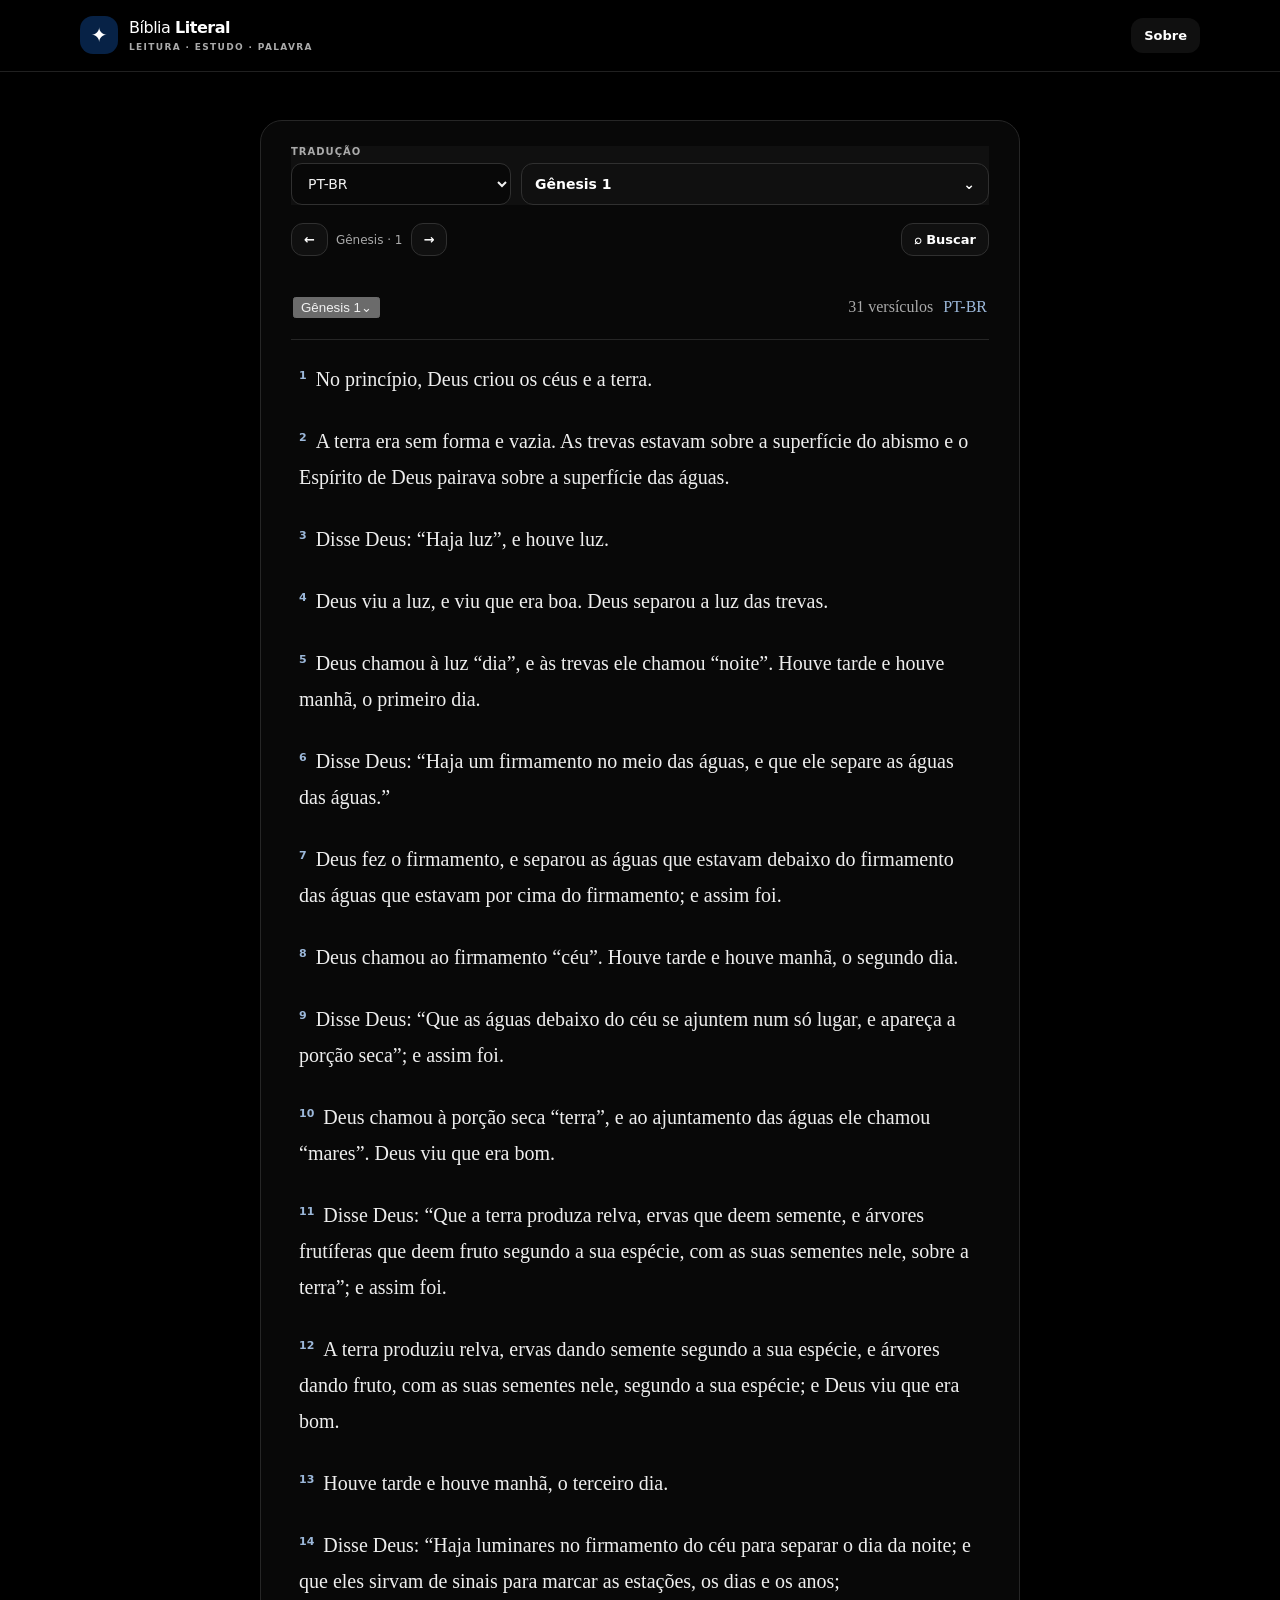
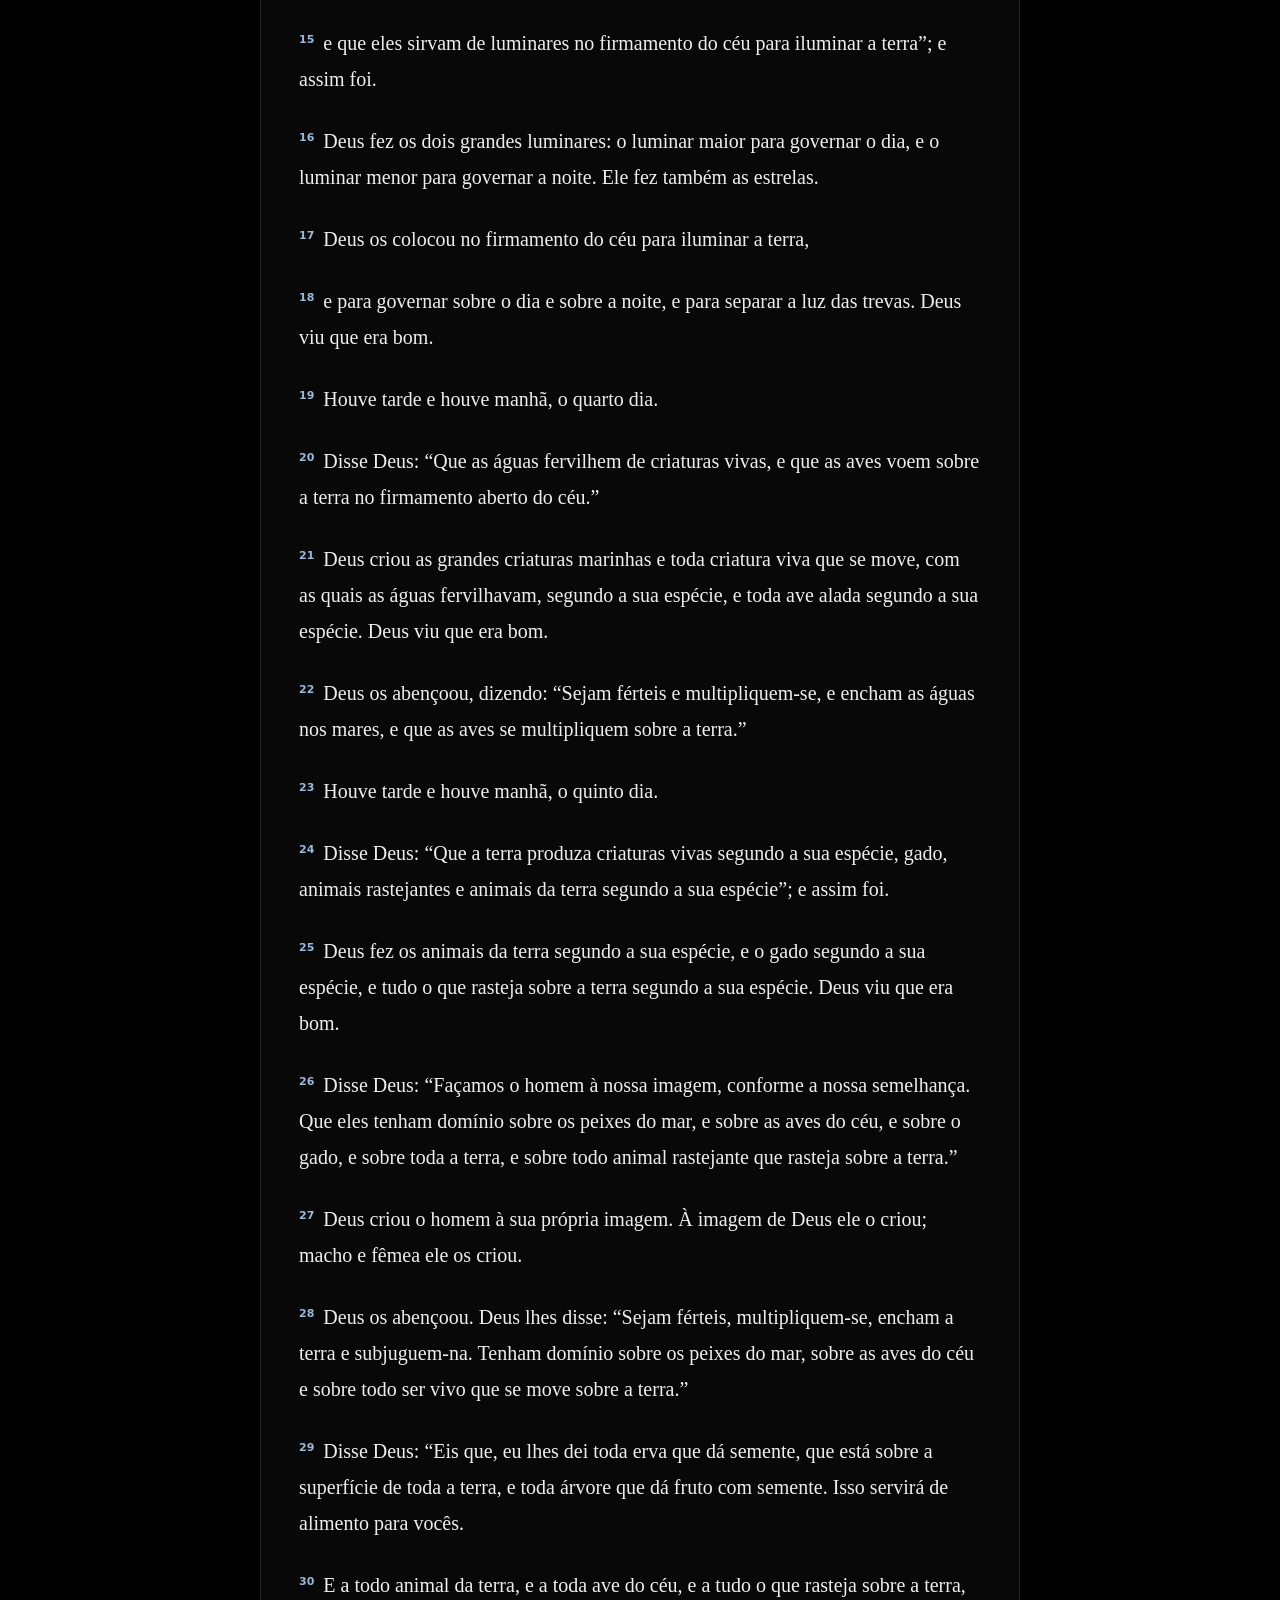
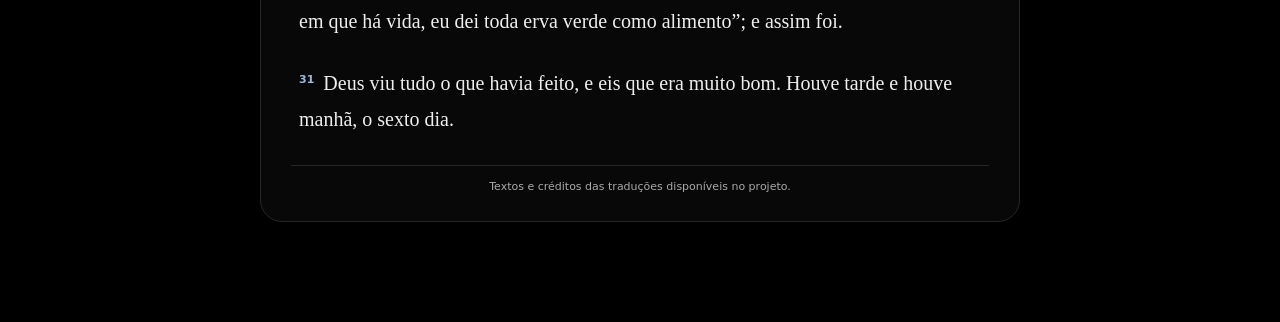
==== index.html @ 03f045ae "Remove introductory hero from reader" ====
<!doctype html>
<html lang="pt-BR">
<head>
  <meta charset="utf-8">
  <meta name="viewport" content="width=device-width,initial-scale=1,viewport-fit=cover">
  <meta name="theme-color" content="#072246">
  <meta name="apple-mobile-web-app-capable" content="yes">
  <meta name="apple-mobile-web-app-status-bar-style" content="black-translucent">
  <meta name="description" content="Leia e estude a Bíblia Literal em qualquer dispositivo.">
  <title>Bíblia Literal — leitura e estudo</title>
  <link rel="manifest" href="/static/manifest.webmanifest">
  <link rel="icon" href="/static/icon.svg" type="image/svg+xml">
  <link rel="stylesheet" href="/static/reader.css">
</head>
<body>
  <header class="topbar">
    <a class="brand" href="/" aria-label="Bíblia Literal, início"><span class="brand-icon" aria-hidden="true">✦</span><span>Bíblia <b>Literal</b><small>LEITURA · ESTUDO · PALAVRA</small></span></a>
    <button class="about-button" id="aboutButton" type="button">Sobre</button>
  </header>
  <main class="shell">
    <section class="reader" aria-label="Leitor bíblico">
      <div class="controls"><label>Tradução<select id="versionSelect" aria-label="Tradução"></select></label><button class="passage" id="passageButton" type="button" aria-label="Escolher livro e capítulo"><span id="passageLabel">Carregando…</span><span aria-hidden="true">⌄</span></button></div>
      <div class="reader-tools"><button id="prev" type="button" aria-label="Capítulo anterior">←</button><span id="chapterLabel"></span><button id="next" type="button" aria-label="Próximo capítulo">→</button><button class="search-button" id="searchButton" type="button">⌕ <span>Buscar</span></button></div>
      <div id="readerContent" aria-live="polite"><div class="loading">Preparando a leitura…</div></div>
      <p class="credits">Textos e créditos das traduções disponíveis no projeto.</p>
    </section>
  </main>
  <nav class="mobile-nav reader-footer" aria-label="Navegação entre capítulos"><button type="button" data-action="prev" aria-label="Capítulo anterior">‹ Anterior</button><button type="button" data-action="next" aria-label="Próximo capítulo">Próximo ›</button></nav>
  <dialog id="pickerDialog" class="dialog"><form method="dialog"><div class="dialog-head"><div><p class="eyebrow">NAVEGAR</p><h2>Escolha uma passagem</h2></div><button class="close" aria-label="Fechar">×</button></div><label class="filter-label">Versão bíblica<select id="mobileVersionSelect" aria-label="Versão bíblica"></select></label><button class="picker-search-button" id="pickerSearchButton" type="button">⌕ Pesquisar na Bíblia</button><label class="filter-label">Filtrar livros<input id="bookFilter" type="search" placeholder="Ex.: João"></label><div id="bookPicker" class="book-picker"></div><div class="chapter-picker"><h3 id="pickerBookName">Capítulo</h3><div id="chapterGrid" class="chapter-grid"></div></div></form></dialog>
  <dialog id="searchDialog" class="dialog"><form method="dialog"><div class="dialog-head"><div><p class="eyebrow">PESQUISA</p><h2>Encontre um trecho</h2></div><button class="close" aria-label="Fechar">×</button></div><label class="filter-label">Palavra ou expressão<input id="searchInput" type="search" placeholder="Digite para pesquisar"></label><p id="searchHint" class="hint">A busca acontece no texto disponível neste projeto.</p><div id="searchResults" class="search-results"></div></form></dialog>
  <dialog id="aboutDialog" class="dialog about"><form method="dialog"><div class="dialog-head"><div><p class="eyebrow">BÍBLIA LITERAL</p><h2>Leitura para todos os dias</h2></div><button class="close" aria-label="Fechar">×</button></div><p>Uma experiência de leitura feita para celular, tablet e computador. O conteúdo disponível depende das traduções incluídas no projeto.</p><p class="hint">Este é um site estático independente. No Netlify, publique a raiz do repositório sem comando de build. Depois do primeiro carregamento online, o site tenta manter a leitura disponível offline.</p></form></dialog>
  <script src="/static/content/bible-data.js"></script>
  <script src="/static/reader.js"></script>
</body>
</html>
---- static/reader.css ----
:root{color-scheme:light;--ink:#19221c;--muted:#718077;--paper:#f5f4ef;--card:#fffefa;--green:#173f32;--pale:#eaf0e8;--line:#e7e6dd;--gold:#ad8450;--shadow:0 14px 40px #28382c0d}*{box-sizing:border-box}body{margin:0;background:var(--paper);color:var(--ink);font:16px/1.55 Georgia,"Times New Roman",serif}.topbar{height:72px;padding:0 max(20px,calc((100vw - 1120px)/2));display:flex;align-items:center;justify-content:space-between;border-bottom:1px solid var(--line);background:#faf9f5;font-family:system-ui,sans-serif}.brand{display:flex;gap:11px;align-items:center;color:var(--ink);text-decoration:none;font-size:16px;letter-spacing:-.03em}.brand-icon{height:38px;width:38px;border-radius:13px;background:var(--green);color:#fff;display:grid;place-items:center;font-size:20px}.brand small{display:block;color:var(--muted);font-size:9px;font-weight:700;letter-spacing:.15em}.about-button,.reader-tools button,.passage{font:600 13px system-ui,sans-serif;color:var(--ink);border:1px solid var(--line);background:var(--card);border-radius:12px;padding:10px 13px;cursor:pointer}.about-button{border:0;background:transparent}.shell{max-width:1050px;margin:auto;padding:58px 22px 100px}.intro{max-width:640px;margin:0 auto 30px;text-align:center}.eyebrow{color:var(--gold);font:700 10px system-ui,sans-serif;letter-spacing:.17em;margin:0 0 12px}.intro h1{font-size:clamp(37px,8vw,66px);font-weight:400;letter-spacing:-.055em;line-height:1.04;margin:0}.intro h1 em{font-weight:400;color:var(--green)}.lead{font:15px/1.6 system-ui,sans-serif;color:var(--muted);margin:17px 0 0}.reader{max-width:760px;margin:auto;padding:22px 25px 16px;background:var(--card);border:1px solid var(--line);border-radius:22px;box-shadow:var(--shadow)}.controls{display:grid;grid-template-columns:minmax(145px,220px) 1fr;gap:10px}.controls label,.filter-label{font:700 10px system-ui,sans-serif;text-transform:uppercase;letter-spacing:.1em;color:var(--muted)}select,.filter-label input{display:block;width:100%;margin-top:6px;border:1px solid var(--line);border-radius:11px;background:#fffefa;color:var(--ink);padding:11px 12px;font:14px system-ui,sans-serif}.passage{margin-top:17px;display:flex;justify-content:space-between;align-items:center;text-align:left;font:600 14px system-ui,sans-serif}.reader-tools{display:flex;gap:8px;align-items:center;justify-content:center;padding:18px 0 14px;color:var(--muted);font:12px system-ui,sans-serif}.reader-tools button{padding:8px 12px}.reader-tools .search-button{margin-left:auto}.reading-head{padding:16px 2px;border-bottom:1px solid var(--line);margin-bottom:8px;display:flex;align-items:baseline;justify-content:space-between}.reading-head h2{font-size:24px;font-weight:400;margin:0}.verse{display:block;width:100%;padding:13px 8px;border:0;border-radius:12px;background:transparent;text-align:left;color:#303a33;font:20px/1.8 Georgia,serif;cursor:pointer}.verse:hover,.verse.selected{background:#f2f4ee}.vnum{font:700 11px system-ui,sans-serif;color:var(--gold);vertical-align:super;margin-right:9px}.detail{margin:2px 4px 12px;padding:13px 15px;background:var(--pale);border-radius:13px;font:14px/1.7 system-ui,sans-serif;color:#35473b}.empty,.loading{padding:48px 12px;text-align:center;color:var(--muted);font:14px system-ui,sans-serif}.credits{text-align:center;border-top:1px solid var(--line);padding-top:13px;margin:15px 0 0;color:var(--muted);font:11px/1.5 system-ui,sans-serif}.dialog{width:min(560px,calc(100% - 24px));max-height:min(82dvh,760px);padding:22px;border:1px solid var(--line);border-radius:22px;background:var(--card);color:var(--ink);box-shadow:0 22px 80px #0003}.dialog::backdrop{background:#111a14a8;backdrop-filter:blur(3px)}.dialog form{margin:0}.dialog-head{display:flex;justify-content:space-between;align-items:center;margin-bottom:18px}.dialog-head h2{font-size:25px;font-weight:400;margin:0}.dialog-head .eyebrow{margin-bottom:4px}.close{height:38px;width:38px;border:0;border-radius:50%;font-size:24px;background:var(--pale);color:var(--ink);cursor:pointer}.filter-label input{font-weight:400;text-transform:none;letter-spacing:0}.book-picker{max-height:240px;overflow:auto;display:grid;grid-template-columns:repeat(3,1fr);gap:6px;margin:16px 0}.book-option,.chapter-option{border:1px solid var(--line);border-radius:10px;padding:9px;background:transparent;color:var(--ink);font:13px system-ui,sans-serif;cursor:pointer}.book-option.active,.chapter-option.active{background:var(--green);color:#fff;border-color:var(--green)}.chapter-picker{border-top:1px solid var(--line);padding-top:14px}.chapter-picker h3{font:600 13px system-ui,sans-serif;margin:0 0 10px}.chapter-grid{display:grid;grid-template-columns:repeat(8,1fr);gap:7px}.chapter-option{padding:9px 4px}.search-results{max-height:42vh;overflow:auto}.search-result{display:block;width:100%;padding:12px 2px;border:0;border-top:1px solid var(--line);background:none;text-align:left;color:var(--ink);cursor:pointer}.search-result strong{display:block;color:var(--green);font:700 12px system-ui,sans-serif;margin-bottom:4px}.search-result span{font:15px/1.5 Georgia,serif}.hint{font:12px/1.6 system-ui,sans-serif;color:var(--muted)}.about p{font:15px/1.7 system-ui,sans-serif}.mobile-nav{display:none}@media(max-width:600px){.topbar{height:62px;padding:0 15px}.shell{padding:38px 12px 90px}.intro{margin-bottom:24px;padding:0 4px}.intro h1{font-size:43px}.lead{font-size:14px}.reader{padding:16px 14px 13px;border-radius:18px}.controls{grid-template-columns:1fr}.passage{margin-top:2px;padding:11px 12px}.reader-tools{padding:12px 0}.reading-head h2{font-size:21px}.verse{font-size:19px;padding:11px 6px}.book-picker{grid-template-columns:repeat(2,1fr)}.chapter-grid{grid-template-columns:repeat(6,1fr)}.mobile-nav{position:fixed;z-index:2;bottom:0;left:0;right:0;display:flex;justify-content:space-around;padding:8px 10px max(9px,env(safe-area-inset-bottom));border-top:1px solid var(--line);background:#faf9f5;font:11px system-ui,sans-serif}.mobile-nav button{border:0;background:none;color:var(--muted);display:grid;gap:2px;place-items:center;min-width:65px;font:11px system-ui,sans-serif}.mobile-nav button span{font-size:20px}.mobile-nav button.active{color:var(--green);font-weight:700}.dialog{padding:18px}.dialog-head h2{font-size:22px}}@media(prefers-color-scheme:dark){:root{color-scheme:dark;--ink:#e8ede8;--muted:#a3afa5;--paper:#111713;--card:#1b231d;--green:#a5c9ad;--pale:#29392e;--line:#303b33;--gold:#ddbd81;--shadow:0 14px 40px #0004}body,.topbar,.mobile-nav{background:var(--paper)}.brand{color:var(--ink)}.brand-icon{background:#315b40}.intro h1 em{color:#a5c9ad}.verse{color:#e0e7e0}.verse:hover,.verse.selected{background:#29352c}select,.filter-label input{background:#151c17;color:var(--ink)}.detail{color:#e1e9e2}.book-option,.chapter-option{color:var(--ink)}.book-option.active,.chapter-option.active{color:#102016;background:#a5c9ad}.passage,.about-button,.reader-tools button,.dialog{background:var(--card);color:var(--ink)}}

.interlinear-key{display:flex;align-items:center;justify-content:center;gap:7px;margin:4px 2px 10px;padding:9px 12px;border:1px solid var(--line);border-radius:12px;background:var(--pale);color:var(--muted);text-align:center;font:12px/1.45 system-ui,sans-serif}.interlinear-key span{color:var(--gold);font-weight:800}.interlinear-key b{color:var(--green);font-size:16px}.verse-study{padding-top:14px;padding-bottom:14px}.verse-interlinear{display:flex;flex-wrap:wrap;align-items:stretch;gap:7px;margin-top:3px}.pronunciation-unit{display:flex;flex:1 1 105px;min-width:90px;max-width:100%;flex-direction:column;align-items:center;justify-content:center;gap:2px;padding:7px 6px;border:1px solid transparent;border-radius:10px;text-align:center;vertical-align:bottom}.verse-study:hover .pronunciation-unit{border-color:var(--line);background:color-mix(in srgb,var(--pale) 52%,transparent)}.pronunciation-text{color:#7189a7;font:600 11px/1.35 system-ui,sans-serif;overflow-wrap:anywhere}.pronunciation-arrow{height:12px;color:var(--gold);font:700 12px/1 system-ui,sans-serif}.literal-phrase{color:var(--ink);font:18px/1.55 Georgia,'Times New Roman',serif;overflow-wrap:anywhere}.verse-study .vnum{align-self:flex-start;flex:0 0 auto;margin-top:8px}.app-status{position:fixed;right:14px;bottom:calc(72px + env(safe-area-inset-bottom));z-index:3;padding:7px 10px;border:1px solid var(--line);border-radius:20px;background:var(--card);color:var(--muted);font:11px system-ui,sans-serif;opacity:0;pointer-events:none;transition:opacity .2s}.app-status.show{opacity:1}@media(min-width:850px){.shell{padding-top:48px}.reader{padding:25px 30px}.pronunciation-unit{flex-basis:130px}.literal-phrase{font-size:19px}}@media(max-width:600px){.verse-interlinear{gap:4px}.pronunciation-unit{flex-basis:100px;min-width:78px;padding:6px 4px}.pronunciation-text{font-size:10px}.literal-phrase{font-size:16px;line-height:1.45}.interlinear-key{font-size:11px}.app-status{bottom:calc(75px + env(safe-area-inset-bottom))}}


/* Paleta e estrutura visual alinhadas ao app Android. */
:root{color-scheme:dark;--ink:#f1f1f1;--muted:#aaa;--paper:#000;--card:#080808;--green:#072246;--pale:#102849;--line:#262626;--gold:#d7b77d;--shadow:0 8px 28px #000}
html,body{background:#000;color:#f1f1f1}
.topbar{background:#000;border-color:#202020;color:#f1f1f1}
.brand,.brand-icon{color:#fff}.brand-icon{background:#072246}
.about-button,.reader-tools button,.passage,select,.filter-label input,.dialog{background:#080808;color:#f1f1f1;border-color:#303030}
.intro h1 em,.reading-head h2,.passage-heading{color:#f1f1f1}
.intro h1 em{color:#9cb8da}
.reader{background:#080808;border-color:#262626}
.controls{background:#101010}
.passage,.about-button{background:#101010;color:#fff}
.reader-tools button{background:#101010;color:#fff}
.verse{color:#eee}.verse:hover,.verse.selected{background:#102849;color:#fff}
.vnum,.interlinear-key span{color:#9cb8da}
.interlinear-key{background:#101010;border-color:#263d5b;color:#aabbd0}
.interlinear-key b,.pronunciation-text{color:#9cb8da}
.literal-phrase{color:#f1f1f1}
.detail{background:#080808;color:#ddd;border:1px solid #263d5b}
.book-option,.chapter-option{background:#101010;color:#ddd;border-color:#303030}
.book-option.active,.chapter-option.active{background:#072246;color:#fff;border-color:#315783}
.search-result strong,.chapter-picker h3{color:#9cb8da}
.close{background:#17283d;color:#fff}
.picker-search-button{display:block;width:100%;margin:12px 0;padding:12px;border:1px solid #263d5b;border-radius:12px;background:#101c2b;color:#d5e4f7;text-align:left;font:600 14px system-ui,sans-serif}
.mobile-nav{background:#000;border-color:#242424}
.mobile-nav button{background:#101010;color:#fff;border-color:#333}
.mobile-nav button:hover{background:#102849}
@media(max-width:600px){
  .topbar{height:66px;padding:0 16px;border-bottom:1px solid #202020}
  .brand-icon{height:34px;width:34px;border-radius:11px}
  .about-button{display:none}
  .shell{padding:0 14px calc(96px + env(safe-area-inset-bottom));}
  .intro,.controls,.reader-tools{display:none!important}
  .reader{width:100%;max-width:none;margin:0;padding:20px 12px 18px;border:0;border-radius:0;background:#000;box-shadow:none;overflow:hidden}
  .reading-head{align-items:center;padding:0 4px 14px;margin:0 0 6px;border-bottom:1px solid #202020}
  .reading-head h2{margin:0;font-size:22px;font-weight:500}
  .passage-heading{display:inline-flex;align-items:center;gap:8px;padding:0;border:0;background:transparent;font:500 22px/1.3 Georgia,serif;cursor:pointer}
  .passage-heading span{color:#9cb8da;font:18px system-ui,sans-serif}
  .reading-head>span{font:11px system-ui,sans-serif;color:#9cb8da}
  .verse{padding:12px 8px;border-radius:10px;font-size:19px;line-height:1.65}
  .verse:hover,.verse.selected{background:#101010}
  .verse-study .vnum{margin-top:7px}
  .detail{margin:0 4px 12px;padding:14px;background:#080808;border-color:#263d5b}
  .credits{display:none}
  .mobile-nav.reader-footer{position:fixed;z-index:5;left:0;right:0;bottom:0;display:flex;gap:12px;padding:12px 16px calc(12px + env(safe-area-inset-bottom));border-top:1px solid #242424;background:#000}
  .reader-footer button{flex:1;min-height:44px;border:1px solid #333;border-radius:14px;background:#101010;color:#fff;font:600 14px system-ui,sans-serif}
  .reader-footer button:active{background:#072246}
  .dialog{background:#090909;color:#f1f1f1;border-color:#282828}
  .dialog::backdrop{background:#000b;backdrop-filter:blur(3px)}
  .filter-label input,.filter-label select{background:#101010;color:#fff;border-color:#333}
  .picker-search-button{background:#101c2b;color:#d5e4f7}
  .book-option,.chapter-option{background:#101010;color:#ddd}
  .book-option.active,.chapter-option.active{background:#072246;color:#fff}
}

.reading-meta{display:flex;align-items:center;gap:10px}.version-label{color:#9cb8da}.chapter-count{color:#aaa}@media(max-width:600px){.reading-meta{display:block}.reading-meta .chapter-count{display:none}}

/* Agrupamento da pronúncia por frase, com chave indicando o trecho relacionado. */
.pronunciation-unit{align-items:stretch;gap:4px}
.pronunciation-text{text-align:center}
.pronunciation-bracket{position:relative;display:block;height:7px;margin:0 4px;border-top:1px solid #7f9fc7}
.pronunciation-bracket::before,.pronunciation-bracket::after{position:absolute;top:-1px;height:7px;border-left:1px solid #7f9fc7;content:""}
.pronunciation-bracket::before{left:0}.pronunciation-bracket::after{right:0}
.detail.verse-detail{margin:8px 4px 16px;padding:15px;background:#080808;border:1px solid #263d5b;border-radius:16px;color:#eee}
.detail-title{margin-bottom:10px;color:#9cb8da;font:700 13px system-ui,sans-serif}
.detail-section{border-top:1px solid #282828;padding-top:12px;margin-top:12px}
.detail-section h4{margin:0 0 10px;color:#9cb8da;font:700 11px/1.4 system-ui,sans-serif;letter-spacing:.08em;text-transform:uppercase}
.detail-interlinear{gap:8px 10px}
.reference-list{display:flex;flex-wrap:wrap;gap:7px}
.reference-chip{display:inline-flex;align-items:center;min-height:30px;padding:5px 10px;border:1px solid #344b68;border-radius:18px;background:#101c2b;color:#c5d8f2;font:12px/1.4 system-ui,sans-serif}
.no-references{color:#aaa;font:13px/1.5 system-ui,sans-serif}
@media(max-width:600px){.detail.verse-detail{margin:4px 4px 14px;padding:13px}.detail-interlinear{gap:6px 5px}.detail-interlinear .pronunciation-unit{flex-basis:95px;min-width:78px;padding:6px 4px}}
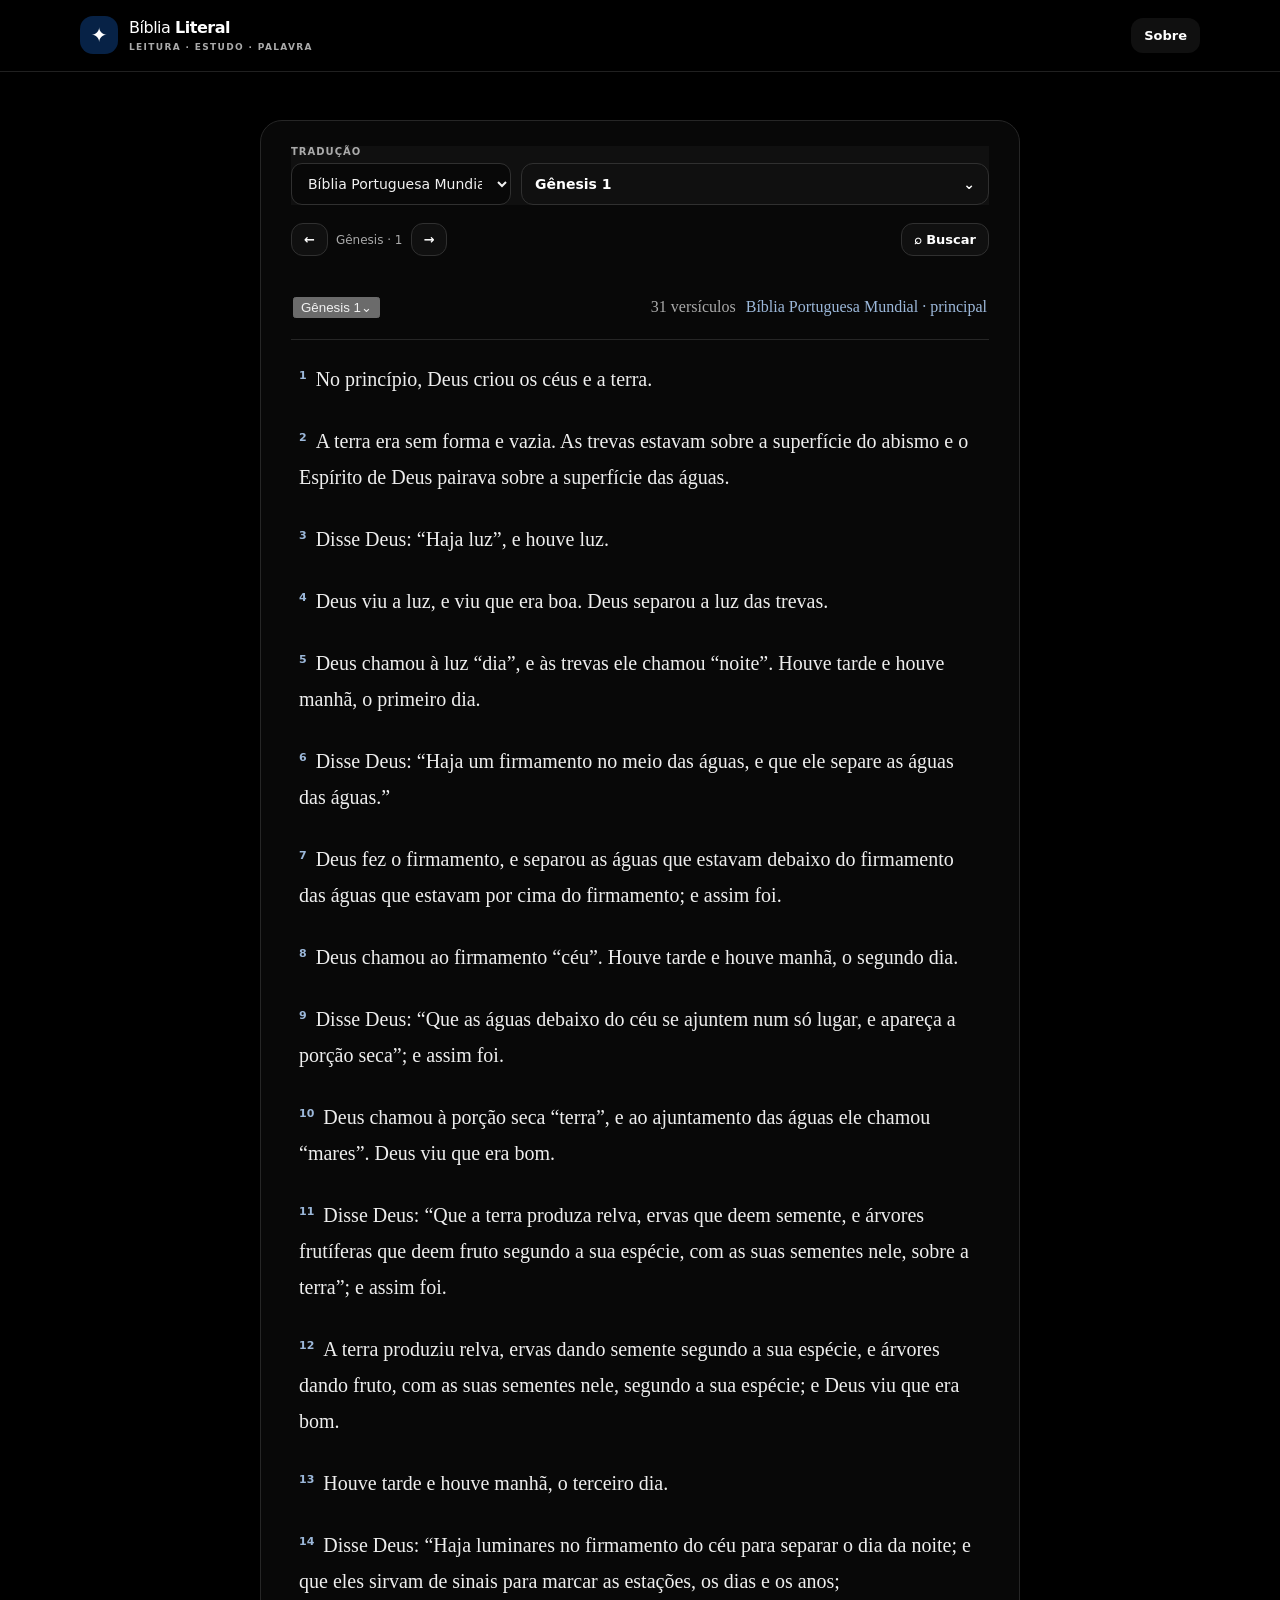
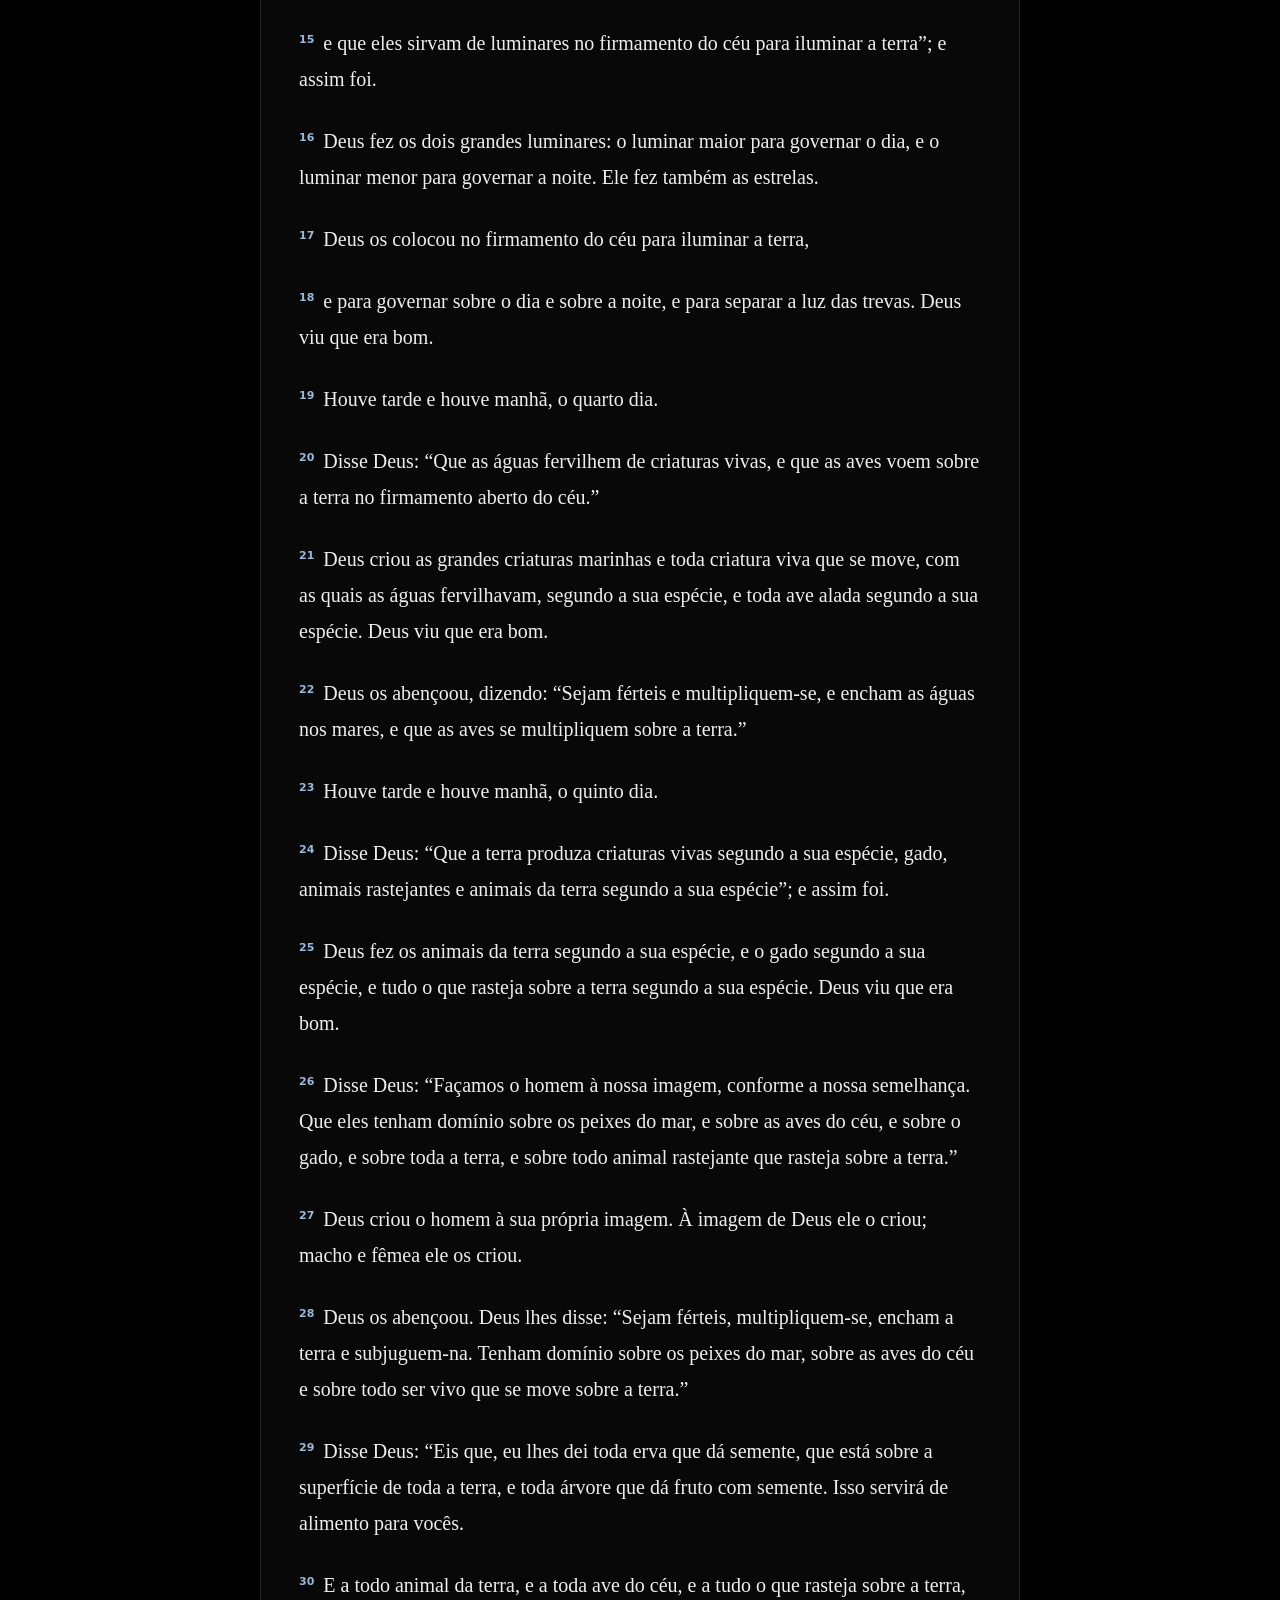
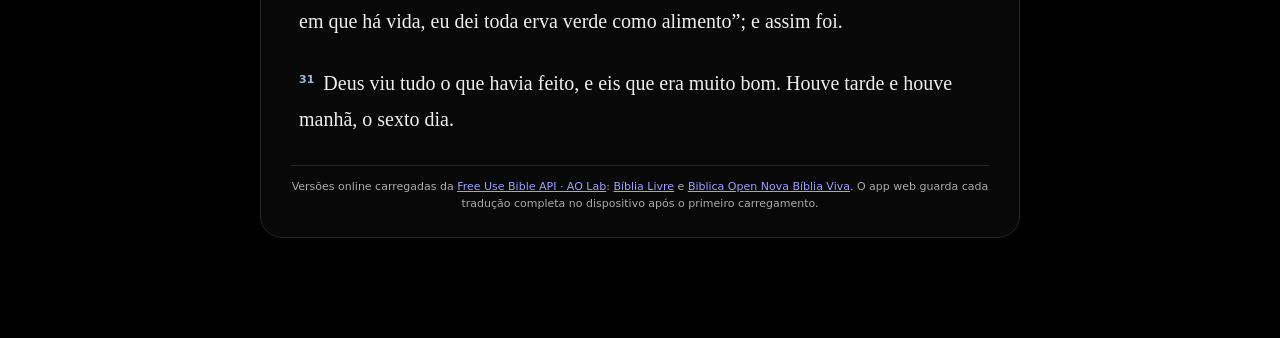
==== commit b8024cae: "Add complete online Portuguese Bible translations" ====
--- a/index.html
+++ b/index.html
@@ -10,7 +10,7 @@
   <meta name="description" content="Leia e estude a Bíblia Literal em qualquer dispositivo.">
   <title>Bíblia Literal — leitura e estudo</title>
   <link rel="manifest" href="/static/manifest.webmanifest">
-  <link rel="icon" href="/static/icon.svg" type="image/svg+xml">
+  <link rel="icon" href="/static/icon-072246.svg" type="image/svg+xml">
   <link rel="stylesheet" href="/static/reader.css">
 </head>
 <body>
@@ -23,7 +23,7 @@
       <div class="controls"><label>Tradução<select id="versionSelect" aria-label="Tradução"></select></label><button class="passage" id="passageButton" type="button" aria-label="Escolher livro e capítulo"><span id="passageLabel">Carregando…</span><span aria-hidden="true">⌄</span></button></div>
       <div class="reader-tools"><button id="prev" type="button" aria-label="Capítulo anterior">←</button><span id="chapterLabel"></span><button id="next" type="button" aria-label="Próximo capítulo">→</button><button class="search-button" id="searchButton" type="button">⌕ <span>Buscar</span></button></div>
       <div id="readerContent" aria-live="polite"><div class="loading">Preparando a leitura…</div></div>
-      <p class="credits">Textos e créditos das traduções disponíveis no projeto.</p>
+      <p class="credits">Versões online carregadas da <a href="https://bible.helloao.org/docs/pt/" target="_blank" rel="noreferrer">Free Use Bible API · AO Lab</a>: <a href="https://ebible.org/Scriptures/details.php?id=porbr2018" target="_blank" rel="noreferrer">Bíblia Livre</a> e <a href="https://ebible.org/Scriptures/details.php?id=poronbv" target="_blank" rel="noreferrer">Biblica Open Nova Bíblia Viva</a>. O app web guarda cada tradução completa no dispositivo após o primeiro carregamento.</p>
     </section>
   </main>
   <nav class="mobile-nav reader-footer" aria-label="Navegação entre capítulos"><button type="button" data-action="prev" aria-label="Capítulo anterior">‹ Anterior</button><button type="button" data-action="next" aria-label="Próximo capítulo">Próximo ›</button></nav>
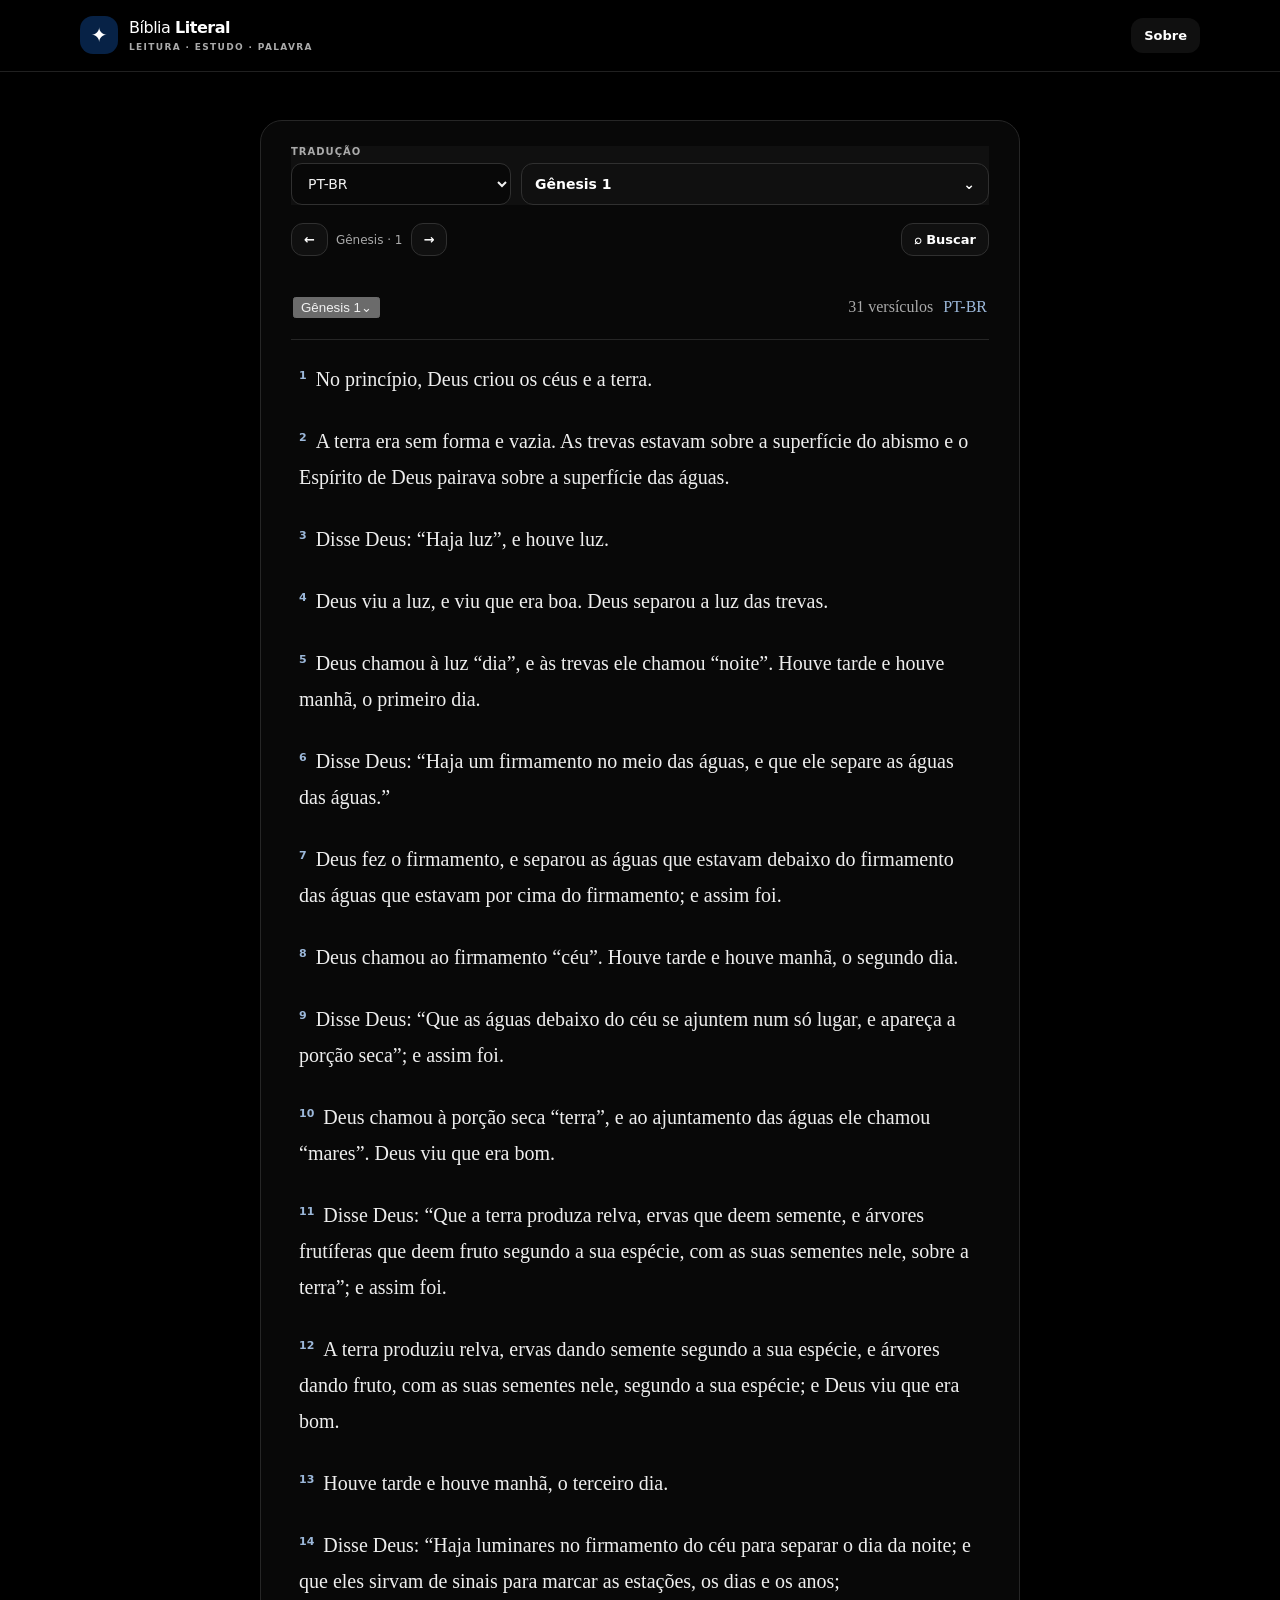
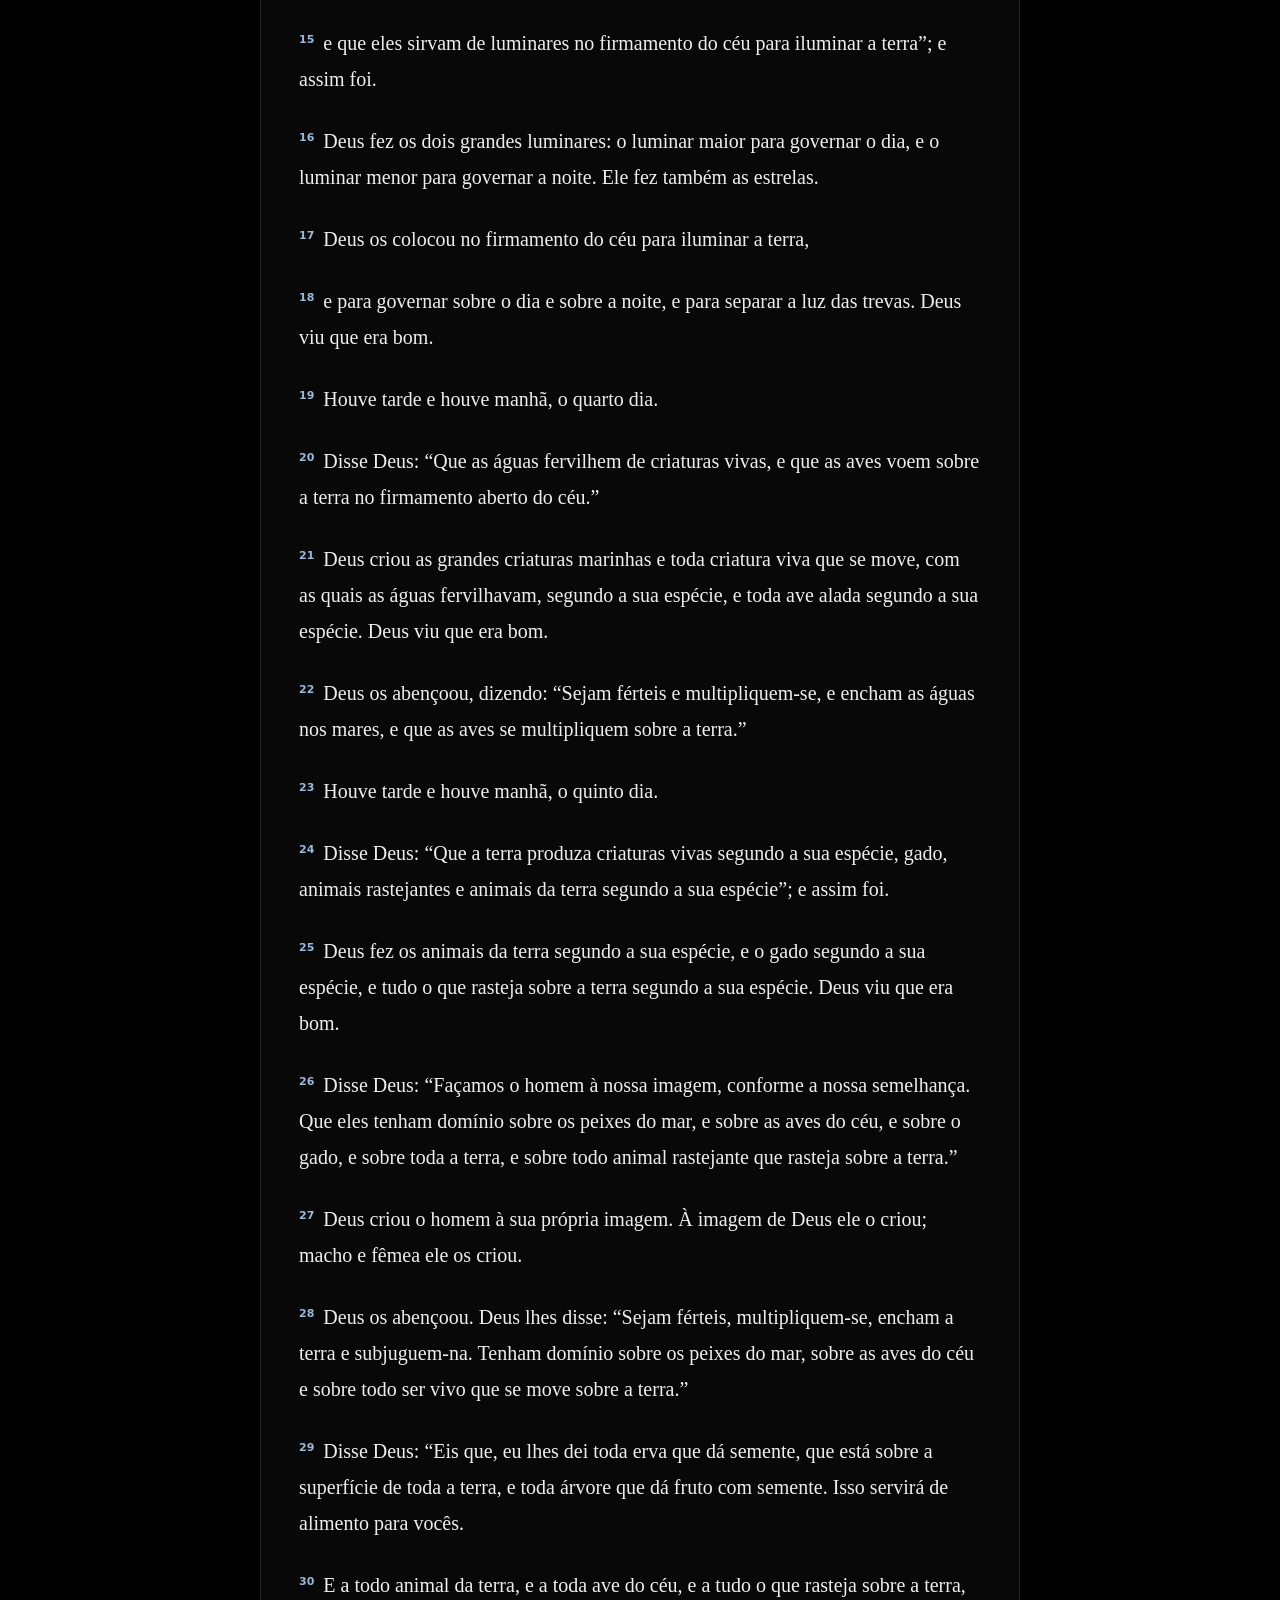
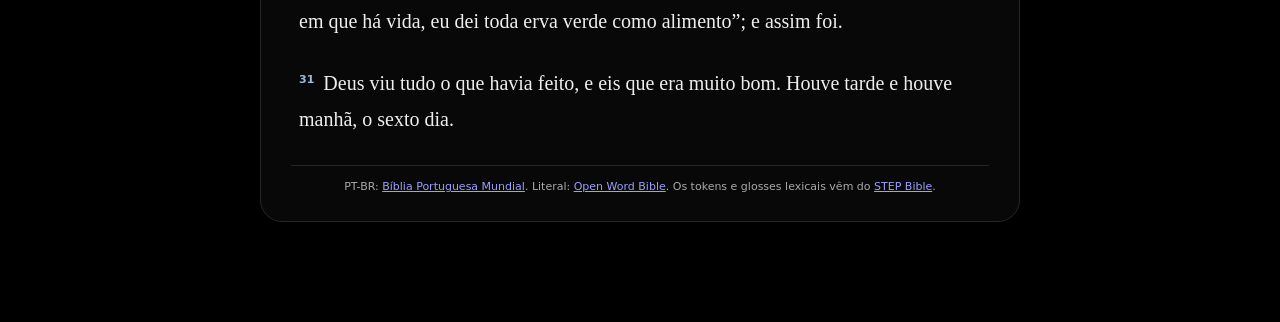
==== commit 71680fa2: "Use offline word-level interlinear tokens" ====
--- a/index.html
+++ b/index.html
@@ -10,7 +10,9 @@
   <meta name="description" content="Leia e estude a Bíblia Literal em qualquer dispositivo.">
   <title>Bíblia Literal — leitura e estudo</title>
   <link rel="manifest" href="/static/manifest.webmanifest">
-  <link rel="icon" href="/static/icon-072246.svg" type="image/svg+xml">
+  <link rel="icon" href="/static/icon-cross-072246.svg" type="image/svg+xml">
+  <link rel="shortcut icon" href="/static/icon-cross-072246.svg" type="image/svg+xml">
+  <link rel="apple-touch-icon" href="/static/icon-cross-072246.svg">
   <link rel="stylesheet" href="/static/reader.css">
 </head>
 <body>
@@ -23,7 +25,7 @@
       <div class="controls"><label>Tradução<select id="versionSelect" aria-label="Tradução"></select></label><button class="passage" id="passageButton" type="button" aria-label="Escolher livro e capítulo"><span id="passageLabel">Carregando…</span><span aria-hidden="true">⌄</span></button></div>
       <div class="reader-tools"><button id="prev" type="button" aria-label="Capítulo anterior">←</button><span id="chapterLabel"></span><button id="next" type="button" aria-label="Próximo capítulo">→</button><button class="search-button" id="searchButton" type="button">⌕ <span>Buscar</span></button></div>
       <div id="readerContent" aria-live="polite"><div class="loading">Preparando a leitura…</div></div>
-      <p class="credits">Versões online carregadas da <a href="https://bible.helloao.org/docs/pt/" target="_blank" rel="noreferrer">Free Use Bible API · AO Lab</a>: <a href="https://ebible.org/Scriptures/details.php?id=porbr2018" target="_blank" rel="noreferrer">Bíblia Livre</a> e <a href="https://ebible.org/Scriptures/details.php?id=poronbv" target="_blank" rel="noreferrer">Biblica Open Nova Bíblia Viva</a>. O app web guarda cada tradução completa no dispositivo após o primeiro carregamento.</p>
+      <p class="credits">PT-BR: <a href="https://ebible.org/Scriptures/details.php?id=porbrbsl" target="_blank" rel="noreferrer">Bíblia Portuguesa Mundial</a>. Literal: <a href="https://openwordbible.org/pt/download/" target="_blank" rel="noreferrer">Open Word Bible</a>. Os tokens e glosses lexicais vêm do <a href="https://stepbible.org/" target="_blank" rel="noreferrer">STEP Bible</a>.</p>
     </section>
   </main>
   <nav class="mobile-nav reader-footer" aria-label="Navegação entre capítulos"><button type="button" data-action="prev" aria-label="Capítulo anterior">‹ Anterior</button><button type="button" data-action="next" aria-label="Próximo capítulo">Próximo ›</button></nav>
--- a/static/reader.css
+++ b/static/reader.css
@@ -74,3 +74,4 @@
 .reference-chip{display:inline-flex;align-items:center;min-height:30px;padding:5px 10px;border:1px solid #344b68;border-radius:18px;background:#101c2b;color:#c5d8f2;font:12px/1.4 system-ui,sans-serif}
 .no-references{color:#aaa;font:13px/1.5 system-ui,sans-serif}
 @media(max-width:600px){.detail.verse-detail{margin:4px 4px 14px;padding:13px}.detail-interlinear{gap:6px 5px}.detail-interlinear .pronunciation-unit{flex-basis:95px;min-width:78px;padding:6px 4px}}
+.verse-interlinear{display:block;line-height:normal}.token-study{display:block;min-width:0}.token-key{margin:2px 0 8px;color:#9cb8da;font:700 10px/1.4 system-ui,sans-serif;letter-spacing:.06em;text-transform:uppercase}.token-grid{display:grid;grid-template-rows:1fr;grid-auto-flow:column;grid-auto-columns:minmax(82px,1fr);gap:7px;max-width:100%;padding:2px 1px 9px;overflow-x:auto;overscroll-behavior-inline:contain;scroll-snap-type:x proximity}.word-token{display:grid;grid-template-rows:auto auto 1fr;align-content:start;gap:5px;min-width:82px;min-height:84px;padding:8px 7px;border:1px solid #263d5b;border-radius:11px;background:#0e1723;text-align:center;scroll-snap-align:start}.token-original{color:#f5f7fa;font:600 20px/1.3 system-ui,sans-serif;overflow-wrap:anywhere}.token-transliteration{color:#9cb8da;font:11px/1.35 system-ui,sans-serif;overflow-wrap:anywhere}.token-meaning{align-self:start;color:#d9e3ef;font:13px/1.35 system-ui,sans-serif;overflow-wrap:anywhere}.token-unavailable{color:#aabbd0;font:13px/1.5 system-ui,sans-serif}.literal-full-text{display:block;margin:10px 0 0;color:#eee;font:17px/1.55 Georgia,'Times New Roman',serif;text-align:start;direction:ltr}.detail-section .token-grid{grid-auto-columns:minmax(84px,1fr)}
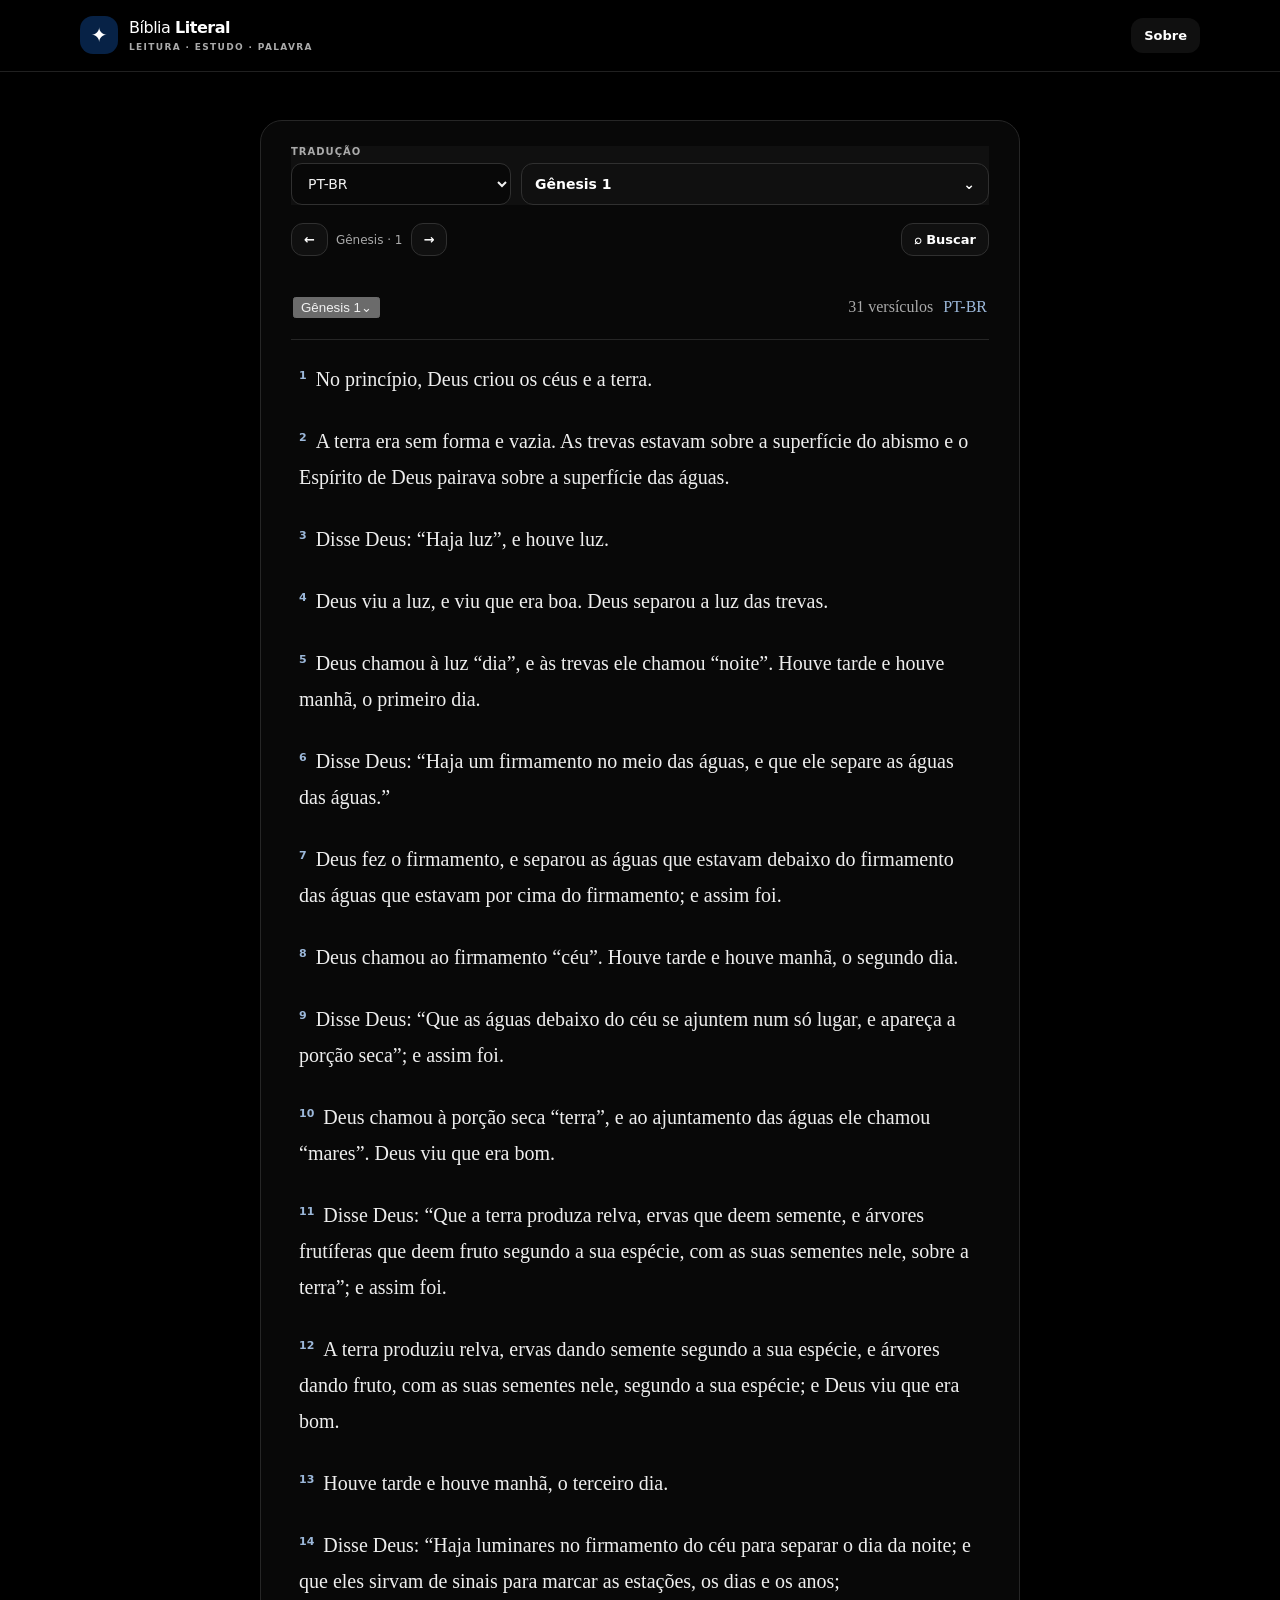
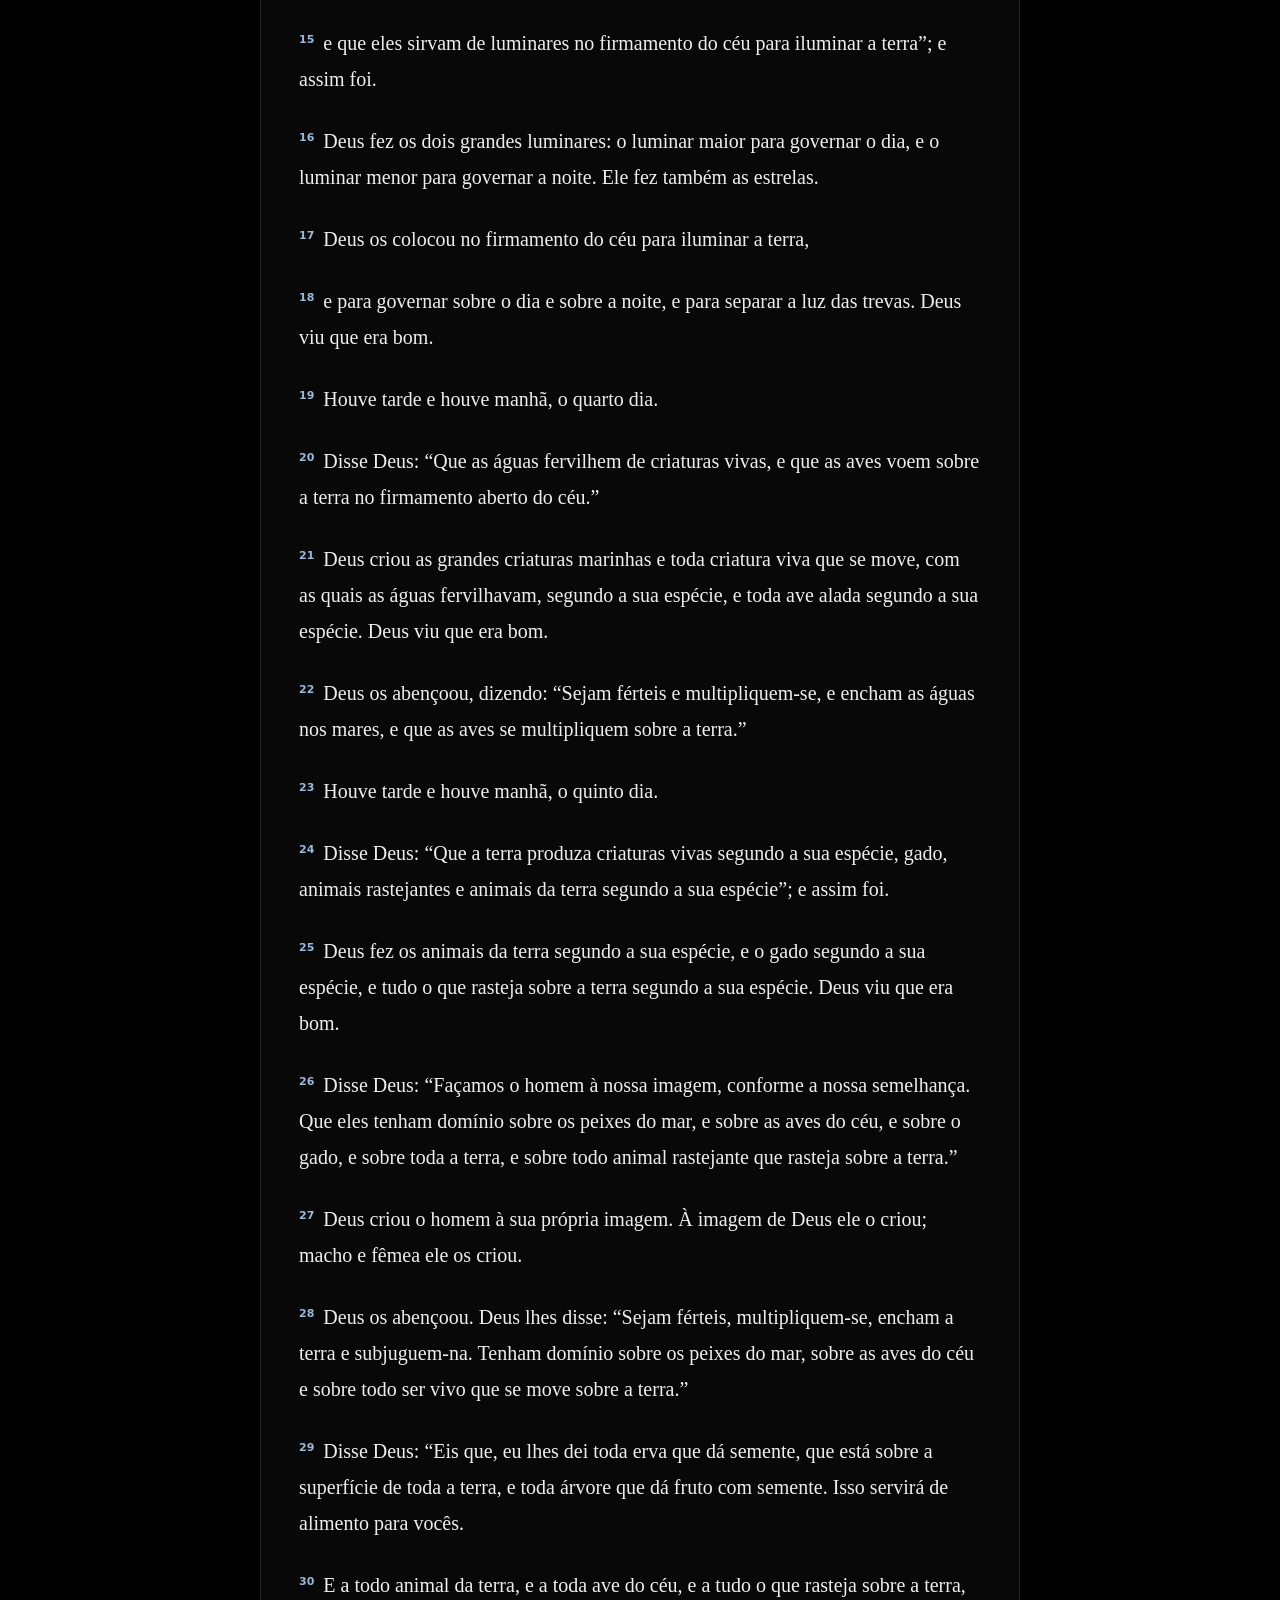
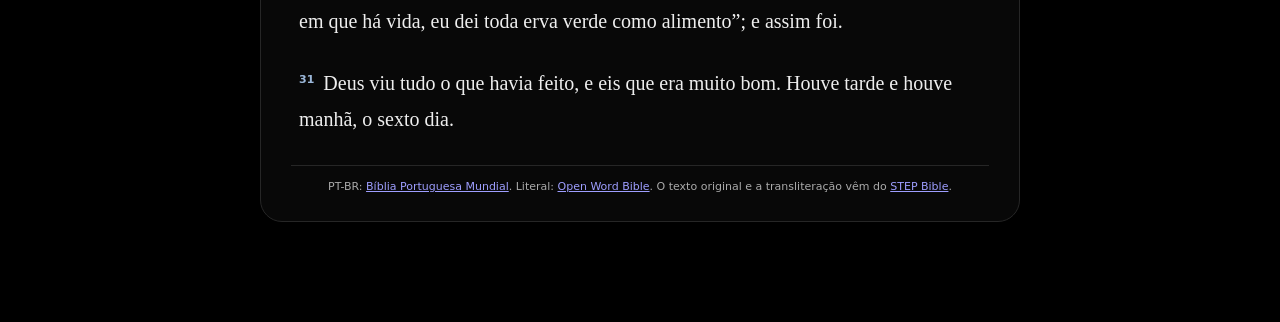
==== commit 03f237e9: "Replace token cards with verse-level interlinear groups" ====
--- a/index.html
+++ b/index.html
@@ -10,9 +10,9 @@
   <meta name="description" content="Leia e estude a Bíblia Literal em qualquer dispositivo.">
   <title>Bíblia Literal — leitura e estudo</title>
   <link rel="manifest" href="/static/manifest.webmanifest">
-  <link rel="icon" href="/static/icon-cross-072246.svg" type="image/svg+xml">
-  <link rel="shortcut icon" href="/static/icon-cross-072246.svg" type="image/svg+xml">
-  <link rel="apple-touch-icon" href="/static/icon-cross-072246.svg">
+  <link rel="icon" href="/static/favicon-bible-blue-cross.svg?v=15" type="image/svg+xml">
+  <link rel="shortcut icon" href="/static/favicon-bible-blue-cross.svg?v=15" type="image/svg+xml">
+  <link rel="apple-touch-icon" href="/static/icon-192.png">
   <link rel="stylesheet" href="/static/reader.css">
 </head>
 <body>
@@ -25,7 +25,7 @@
       <div class="controls"><label>Tradução<select id="versionSelect" aria-label="Tradução"></select></label><button class="passage" id="passageButton" type="button" aria-label="Escolher livro e capítulo"><span id="passageLabel">Carregando…</span><span aria-hidden="true">⌄</span></button></div>
       <div class="reader-tools"><button id="prev" type="button" aria-label="Capítulo anterior">←</button><span id="chapterLabel"></span><button id="next" type="button" aria-label="Próximo capítulo">→</button><button class="search-button" id="searchButton" type="button">⌕ <span>Buscar</span></button></div>
       <div id="readerContent" aria-live="polite"><div class="loading">Preparando a leitura…</div></div>
-      <p class="credits">PT-BR: <a href="https://ebible.org/Scriptures/details.php?id=porbrbsl" target="_blank" rel="noreferrer">Bíblia Portuguesa Mundial</a>. Literal: <a href="https://openwordbible.org/pt/download/" target="_blank" rel="noreferrer">Open Word Bible</a>. Os tokens e glosses lexicais vêm do <a href="https://stepbible.org/" target="_blank" rel="noreferrer">STEP Bible</a>.</p>
+      <p class="credits">PT-BR: <a href="https://ebible.org/Scriptures/details.php?id=porbrbsl" target="_blank" rel="noreferrer">Bíblia Portuguesa Mundial</a>. Literal: <a href="https://openwordbible.org/pt/download/" target="_blank" rel="noreferrer">Open Word Bible</a>. O texto original e a transliteração vêm do <a href="https://stepbible.org/" target="_blank" rel="noreferrer">STEP Bible</a>.</p>
     </section>
   </main>
   <nav class="mobile-nav reader-footer" aria-label="Navegação entre capítulos"><button type="button" data-action="prev" aria-label="Capítulo anterior">‹ Anterior</button><button type="button" data-action="next" aria-label="Próximo capítulo">Próximo ›</button></nav>
--- a/static/reader.css
+++ b/static/reader.css
@@ -74,4 +74,19 @@
 .reference-chip{display:inline-flex;align-items:center;min-height:30px;padding:5px 10px;border:1px solid #344b68;border-radius:18px;background:#101c2b;color:#c5d8f2;font:12px/1.4 system-ui,sans-serif}
 .no-references{color:#aaa;font:13px/1.5 system-ui,sans-serif}
 @media(max-width:600px){.detail.verse-detail{margin:4px 4px 14px;padding:13px}.detail-interlinear{gap:6px 5px}.detail-interlinear .pronunciation-unit{flex-basis:95px;min-width:78px;padding:6px 4px}}
-.verse-interlinear{display:block;line-height:normal}.token-study{display:block;min-width:0}.token-key{margin:2px 0 8px;color:#9cb8da;font:700 10px/1.4 system-ui,sans-serif;letter-spacing:.06em;text-transform:uppercase}.token-grid{display:grid;grid-template-rows:1fr;grid-auto-flow:column;grid-auto-columns:minmax(82px,1fr);gap:7px;max-width:100%;padding:2px 1px 9px;overflow-x:auto;overscroll-behavior-inline:contain;scroll-snap-type:x proximity}.word-token{display:grid;grid-template-rows:auto auto 1fr;align-content:start;gap:5px;min-width:82px;min-height:84px;padding:8px 7px;border:1px solid #263d5b;border-radius:11px;background:#0e1723;text-align:center;scroll-snap-align:start}.token-original{color:#f5f7fa;font:600 20px/1.3 system-ui,sans-serif;overflow-wrap:anywhere}.token-transliteration{color:#9cb8da;font:11px/1.35 system-ui,sans-serif;overflow-wrap:anywhere}.token-meaning{align-self:start;color:#d9e3ef;font:13px/1.35 system-ui,sans-serif;overflow-wrap:anywhere}.token-unavailable{color:#aabbd0;font:13px/1.5 system-ui,sans-serif}.literal-full-text{display:block;margin:10px 0 0;color:#eee;font:17px/1.55 Georgia,'Times New Roman',serif;text-align:start;direction:ltr}.detail-section .token-grid{grid-auto-columns:minmax(84px,1fr)}
+.verse-interlinear{display:block;line-height:normal}.token-study{display:block;min-width:0}.token-key{margin:2px 0 8px;color:#9cb8da;font:700 10px/1.4 system-ui,sans-serif;letter-spacing:.06em;text-transform:uppercase}.token-grid{display:grid;grid-template-rows:1fr;grid-auto-flow:column;grid-auto-columns:minmax(82px,1fr);gap:7px;max-width:100%;padding:2px 1px 9px;overflow-x:auto;overscroll-behavior-inline:contain;scroll-snap-type:x proximity}.word-token{display:grid;grid-template-rows:auto auto 1fr;align-content:start;gap:5px;min-width:82px;min-height:84px;padding:8px 7px;border:1px solid #263d5b;border-radius:11px;background:#0e1723;text-align:center;scroll-snap-align:start}.token-original{color:#aebbd0;font:500 16px/1.3 system-ui,sans-serif;overflow-wrap:anywhere}.token-transliteration{color:#9cb8da;font:700 13px/1.35 system-ui,sans-serif;overflow-wrap:anywhere}.token-meaning{align-self:end;color:#d9e3ef;font:13px/1.35 system-ui,sans-serif;overflow-wrap:anywhere}.token-unavailable{color:#aabbd0;font:13px/1.5 system-ui,sans-serif}.literal-full-text{display:block;margin:10px 0 0;color:#eee;font:17px/1.55 Georgia,'Times New Roman',serif;text-align:start;direction:ltr}.detail-section .token-grid{grid-auto-columns:minmax(84px,1fr)}
+
+/* Original + pronúncia formam um único grupo alinhado à tradução do versículo. */
+.interlinear-group{display:block;width:100%;margin:3px 0 5px}
+.interlinear-source{display:flex;flex-wrap:wrap;justify-content:flex-start;align-items:flex-end;gap:8px 13px;min-width:0}
+.interlinear-word{display:inline-flex;flex-direction:column;align-items:center;gap:2px;min-width:0;direction:ltr}
+.interlinear-original{font:23px/1.35 Georgia,'Times New Roman',serif;color:#f1f1f1;unicode-bidi:plaintext;overflow-wrap:anywhere}
+.interlinear-pronunciation{font:600 12px/1.35 system-ui,sans-serif;color:#9cb8da;unicode-bidi:plaintext;overflow-wrap:anywhere}
+.interlinear-bracket{position:relative;display:block;height:10px;margin:7px 1px 5px;border-top:1px solid #6f93c0}
+.interlinear-bracket::before,.interlinear-bracket::after{position:absolute;top:-1px;height:9px;border-left:1px solid #6f93c0;content:""}
+.interlinear-bracket::before{left:0}.interlinear-bracket::after{right:0}
+.interlinear-literal{display:block;color:#f1f1f1;font:18px/1.55 Georgia,'Times New Roman',serif;text-align:start;direction:ltr;unicode-bidi:plaintext;overflow-wrap:anywhere}
+.verse-interlinear{display:block;line-height:normal}
+.verse-study .interlinear-group{margin:3px 0}
+.detail-section .interlinear-group{margin:6px 0}
+@media(max-width:600px){.interlinear-source{gap:6px 10px}.interlinear-original{font-size:20px}.interlinear-pronunciation{font-size:11px}.interlinear-literal{font-size:16px;line-height:1.5}}
